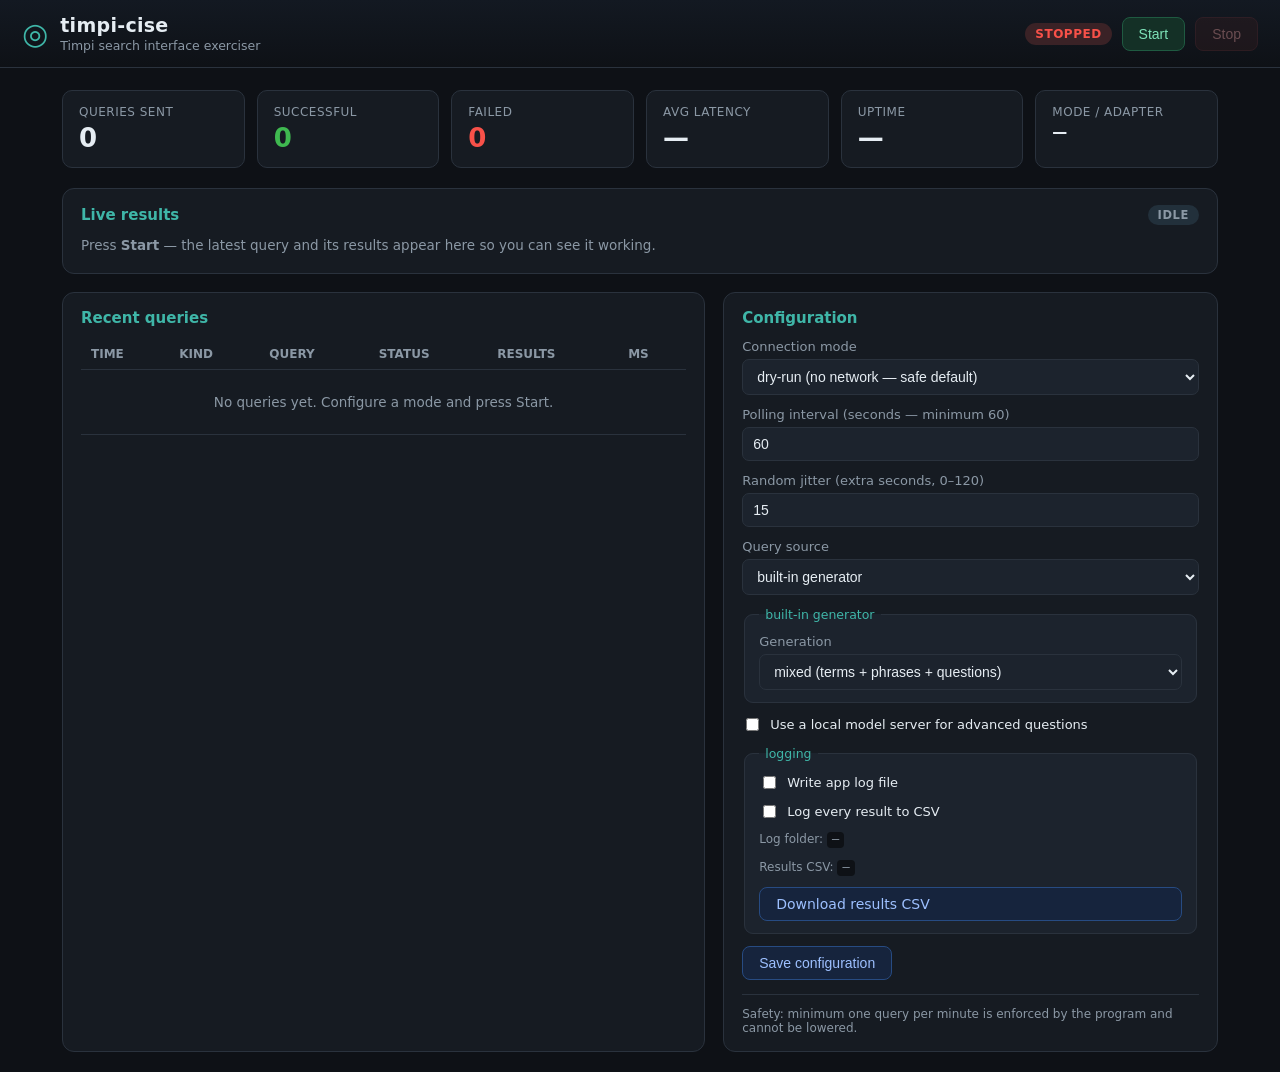
==== internal/server/web/index.html @ 3f218729 "Add miniature live-results display, honest endpoint feedback, best default Endpoint discovery: timpi" ====
<!doctype html>
<html lang="en">
<head>
  <meta charset="utf-8" />
  <meta name="viewport" content="width=device-width, initial-scale=1" />
  <title>timpi-cise — Timpi interface exerciser</title>
  <link rel="stylesheet" href="style.css" />
</head>
<body>
  <header class="topbar">
    <div class="brand">
      <span class="logo">◎</span>
      <div>
        <h1>timpi-cise</h1>
        <p class="tag">Timpi search interface exerciser</p>
      </div>
    </div>
    <div class="runstate">
      <span id="pill" class="pill pill-stopped">stopped</span>
      <button id="startBtn" class="btn btn-go">Start</button>
      <button id="stopBtn" class="btn btn-stop" disabled>Stop</button>
    </div>
  </header>

  <main>
    <section class="cards">
      <div class="card"><div class="k">Queries sent</div><div id="mSent" class="v">0</div></div>
      <div class="card"><div class="k">Successful</div><div id="mOK" class="v ok">0</div></div>
      <div class="card"><div class="k">Failed</div><div id="mFail" class="v bad">0</div></div>
      <div class="card"><div class="k">Avg latency</div><div id="mLat" class="v">—</div></div>
      <div class="card"><div class="k">Uptime</div><div id="mUp" class="v">—</div></div>
      <div class="card"><div class="k">Mode / adapter</div><div id="mMode" class="v small">—</div></div>
    </section>

    <section class="panel live" id="livePanel">
      <div class="livehead">
        <h2>Live results</h2>
        <span id="liveBeat" class="beat">idle</span>
      </div>
      <div id="liveBody" class="livebody">
        <p class="livehint">Press <strong>Start</strong> — the latest query and its results appear here so you can see it working.</p>
      </div>
    </section>

    <div class="grid">
      <section class="panel">
        <h2>Recent queries</h2>
        <div class="tablewrap">
          <table id="results">
            <thead>
              <tr><th>Time</th><th>Kind</th><th>Query</th><th>Status</th><th>Results</th><th>ms</th></tr>
            </thead>
            <tbody id="resultsBody">
              <tr class="empty"><td colspan="6">No queries yet. Configure a mode and press Start.</td></tr>
            </tbody>
          </table>
        </div>
      </section>

      <section class="panel">
        <h2>Configuration</h2>
        <form id="cfgForm" class="cfg">
          <label>Connection mode
            <select id="mode" name="mode">
              <option value="dry-run">dry-run (no network — safe default)</option>
              <option value="public-web">public-web (exercise timpi.com)</option>
              <option value="official-api">official-api (your Timpi key)</option>
            </select>
          </label>

          <label>Polling interval (seconds — minimum 60)
            <input id="poll" name="poll_seconds" type="number" min="60" step="5" value="60" />
          </label>

          <label>Random jitter (extra seconds, 0–120)
            <input id="jitter" name="jitter_seconds" type="number" min="0" max="120" step="5" value="15" />
          </label>

          <label>Query source
            <select id="source" name="source">
              <option value="builtin">built-in generator</option>
              <option value="csv">my CSV term list</option>
            </select>
          </label>

          <fieldset id="builtinBox" class="sub">
            <legend>built-in generator</legend>
            <label>Generation
              <select id="genMode" name="gen_mode">
                <option value="mixed">mixed (terms + phrases + questions)</option>
                <option value="terms">terms only</option>
                <option value="phrases">phrases only</option>
                <option value="questions">questions only</option>
              </select>
            </label>
          </fieldset>

          <fieldset id="csvBox" class="sub hidden">
            <legend>CSV term list</legend>
            <p class="hint">Upload a <code>.csv</code> or plain text file — one query per line.
              Optional second column sets the kind (terms/phrases/questions); otherwise it's inferred.</p>
            <label>Upload file
              <input id="csvFile" type="file" accept=".csv,.txt,text/csv,text/plain" />
            </label>
            <label class="check">
              <input id="shuffle" type="checkbox" /> Shuffle order
            </label>
            <p id="csvStatus" class="hint"></p>
          </fieldset>

          <label class="check">
            <input id="llmEnabled" type="checkbox" />
            Use a local model server for advanced questions
          </label>

          <fieldset id="llmBox" class="sub hidden">
            <legend>model server (local GPU or remote)</legend>
            <p class="hint">Works with Ollama or any OpenAI-compatible server
              (LM Studio, llama.cpp, Jan, LocalAI, vLLM, text-generation-webui).</p>
            <label>Provider
              <select id="llmProvider">
                <option value="ollama">Ollama (native)</option>
                <option value="openai">OpenAI-compatible</option>
              </select>
            </label>
            <label>Base URL
              <input id="llmBaseURL" type="text" placeholder="http://localhost:11434" />
            </label>
            <label>Model
              <input id="llmModel" type="text" placeholder="llama3.2" />
            </label>
            <label>API key <span id="llmKeyState" class="hint"></span>
              <input id="llmKey" type="password" placeholder="optional — most local servers ignore it" />
            </label>
            <div class="kinds">
              <span class="hint">Use the model for:</span>
              <label class="check"><input id="llmTerms" type="checkbox" /> short terms</label>
              <label class="check"><input id="llmPhrases" type="checkbox" /> long phrases</label>
              <label class="check"><input id="llmQuestions" type="checkbox" /> questions</label>
              <p class="hint">Unticked types use the built-in CPU generator. If the server is unreachable, all types fall back to CPU.</p>
            </div>
          </fieldset>

          <fieldset id="webBox" class="sub hidden">
            <legend>public-web endpoint</legend>
            <p class="hint">Capture this once from timpi.com → DevTools → Network → run a search →
              copy the request that returns results. Use <code>{query}</code> as a placeholder or set a query param.</p>
            <label>Endpoint URL
              <input id="webEndpoint" type="text" placeholder="https://…/search?q={query}" />
            </label>
            <label>Method
              <select id="webMethod"><option>GET</option><option>POST</option></select>
            </label>
            <label>Query param (if no {query})
              <input id="webParam" type="text" placeholder="q" />
            </label>
            <label>Results JSON path (optional)
              <input id="webItems" type="text" placeholder="data.results" />
            </label>
          </fieldset>

          <fieldset id="apiBox" class="sub hidden">
            <legend>official Data API</legend>
            <label>Endpoint URL
              <input id="apiEndpoint" type="text" placeholder="https://api.timpi…/search?q={query}" />
            </label>
            <label>Method
              <select id="apiMethod"><option>GET</option><option>POST</option></select>
            </label>
            <label>Query param (if no {query})
              <input id="apiParam" type="text" placeholder="q" />
            </label>
            <label>API key <span id="keyState" class="hint"></span>
              <input id="apiKey" type="password" placeholder="leave blank to keep current" />
            </label>
            <label>Results JSON path (optional)
              <input id="apiItems" type="text" placeholder="data.results" />
            </label>
          </fieldset>

          <fieldset class="sub">
            <legend>logging</legend>
            <label class="check"><input id="appLog" type="checkbox" /> Write app log file</label>
            <label class="check"><input id="csvResults" type="checkbox" /> Log every result to CSV</label>
            <p class="hint">Log folder: <code id="logDir">—</code></p>
            <p class="hint">Results CSV: <code id="csvPath">—</code></p>
            <a id="dlCsv" class="btn btn-save" href="/api/results.csv" download>Download results CSV</a>
          </fieldset>

          <div class="cfgactions">
            <button type="submit" class="btn btn-save">Save configuration</button>
            <span id="cfgMsg" class="msg"></span>
          </div>
        </form>
        <p class="foot">Safety: minimum one query per minute is enforced by the program and cannot be lowered.</p>
      </section>
    </div>
  </main>
  <script src="app.js"></script>
</body>
</html>
---- internal/server/web/style.css ----
:root {
  --bg: #0e1116;
  --panel: #161b22;
  --panel2: #1c232d;
  --line: #2a323d;
  --text: #e6edf3;
  --muted: #8b98a5;
  --accent: #3fb6a8;
  --accent2: #4f8cff;
  --ok: #3fb950;
  --bad: #f85149;
  --warn: #d29922;
}

* { box-sizing: border-box; }

body {
  margin: 0;
  font-family: system-ui, -apple-system, "Segoe UI", Roboto, sans-serif;
  background: var(--bg);
  color: var(--text);
  font-size: 15px;
}

.topbar {
  display: flex;
  justify-content: space-between;
  align-items: center;
  padding: 14px 22px;
  border-bottom: 1px solid var(--line);
  background: linear-gradient(180deg, #131922, #0e1116);
  position: sticky;
  top: 0;
  z-index: 5;
}

.brand { display: flex; align-items: center; gap: 12px; }
.logo {
  font-size: 30px;
  color: var(--accent);
  line-height: 1;
}
.brand h1 { margin: 0; font-size: 19px; letter-spacing: .3px; }
.tag { margin: 2px 0 0; color: var(--muted); font-size: 12.5px; }

.runstate { display: flex; align-items: center; gap: 10px; }

.pill {
  font-size: 12px;
  padding: 4px 10px;
  border-radius: 999px;
  font-weight: 600;
  text-transform: uppercase;
  letter-spacing: .5px;
}
.pill-stopped { background: #3a2226; color: var(--bad); }
.pill-running { background: #14351f; color: var(--ok); }

.btn {
  border: 1px solid var(--line);
  background: var(--panel2);
  color: var(--text);
  padding: 8px 16px;
  border-radius: 8px;
  cursor: pointer;
  font-size: 14px;
  transition: .15s;
}
.btn:hover:not(:disabled) { border-color: var(--accent); }
.btn:disabled { opacity: .4; cursor: not-allowed; }
.btn-go { background: #143026; border-color: #1f5a41; color: #7ee2b8; }
.btn-stop { background: #331d20; border-color: #5a2a2f; color: #f0a0a0; }
.btn-save { background: #16243d; border-color: #274b82; color: #9dc0ff; }
a.btn { display: inline-block; text-decoration: none; }
input[type="file"] { padding: 6px; font-size: 13px; }
.kinds { display: flex; flex-wrap: wrap; align-items: center; gap: 12px; }
.kinds .hint { width: 100%; margin: 0; }
.kinds .check { color: var(--text); }

main { padding: 22px; max-width: 1200px; margin: 0 auto; }

.cards {
  display: grid;
  grid-template-columns: repeat(auto-fit, minmax(150px, 1fr));
  gap: 12px;
  margin-bottom: 20px;
}
.card {
  background: var(--panel);
  border: 1px solid var(--line);
  border-radius: 10px;
  padding: 14px 16px;
}
.card .k { color: var(--muted); font-size: 12px; text-transform: uppercase; letter-spacing: .5px; }
.card .v { font-size: 26px; font-weight: 700; margin-top: 4px; }
.card .v.small { font-size: 15px; font-weight: 600; }
.v.ok { color: var(--ok); }
.v.bad { color: var(--bad); }

.grid {
  display: grid;
  grid-template-columns: 1.3fr 1fr;
  gap: 18px;
}
@media (max-width: 900px) { .grid { grid-template-columns: 1fr; } }

.panel {
  background: var(--panel);
  border: 1px solid var(--line);
  border-radius: 12px;
  padding: 16px 18px;
}
.panel h2 { margin: 0 0 12px; font-size: 15px; color: var(--accent); }

/* Live results panel */
.live { margin-bottom: 18px; }
.livehead { display: flex; align-items: center; justify-content: space-between; }
.livehead h2 { margin: 0; }
.beat {
  font-size: 11.5px; font-weight: 700; text-transform: uppercase; letter-spacing: .6px;
  padding: 3px 10px; border-radius: 999px; background: #22303b; color: var(--muted);
}
.beat-on { background: #14351f; color: var(--ok); animation: pulse 1.6s ease-in-out infinite; }
@keyframes pulse { 0%,100% { opacity: 1; } 50% { opacity: .45; } }
.livebody { margin-top: 12px; }
.livehint { color: var(--muted); font-size: 13.5px; margin: 4px 0; }
.liveq { display: flex; align-items: center; gap: 10px; flex-wrap: wrap; }
.liveq-text { font-size: 16px; font-weight: 600; }
.liveq-meta { color: var(--muted); font-size: 12.5px; margin-left: auto; }
.dot { width: 9px; height: 9px; border-radius: 50%; display: inline-block; }
.dot.ok { background: var(--ok); box-shadow: 0 0 8px var(--ok); }
.dot.bad { background: var(--bad); box-shadow: 0 0 8px var(--bad); }
.livenote {
  margin-top: 10px; padding: 8px 12px; border-radius: 8px;
  background: #3a3320; color: var(--warn); font-size: 13px; border: 1px solid #5a4d24;
}
.minis {
  margin-top: 12px; display: grid;
  grid-template-columns: repeat(auto-fill, minmax(220px, 1fr)); gap: 10px;
}
.mini {
  background: var(--panel2); border: 1px solid var(--line);
  border-radius: 9px; padding: 10px 12px; overflow: hidden;
}
.mini-title {
  font-size: 13.5px; font-weight: 600; color: var(--text);
  white-space: nowrap; overflow: hidden; text-overflow: ellipsis;
}
.mini-url { font-size: 11.5px; color: var(--accent); margin-top: 3px; }
.mini-snip {
  font-size: 12px; color: var(--muted); margin-top: 5px; line-height: 1.35;
  display: -webkit-box; -webkit-line-clamp: 3; -webkit-box-orient: vertical; overflow: hidden;
}

.tablewrap { overflow-x: auto; }
table { width: 100%; border-collapse: collapse; font-size: 13.5px; }
th, td { text-align: left; padding: 8px 10px; border-bottom: 1px solid var(--line); }
th { color: var(--muted); font-weight: 600; font-size: 12px; text-transform: uppercase; }
td.q { max-width: 320px; overflow: hidden; text-overflow: ellipsis; white-space: nowrap; }
.badge { padding: 2px 8px; border-radius: 6px; font-size: 11.5px; font-weight: 600; }
.badge.terms { background: #1d3040; color: #7ec8ff; }
.badge.phrases { background: #2a2440; color: #b6a4ff; }
.badge.questions { background: #103028; color: #7ee2b8; }
.st-ok { color: var(--ok); }
.st-bad { color: var(--bad); }
tr.empty td { color: var(--muted); text-align: center; padding: 24px; }

.cfg { display: flex; flex-direction: column; gap: 12px; }
.cfg label { display: flex; flex-direction: column; gap: 5px; font-size: 13px; color: var(--muted); }
.cfg label.check { flex-direction: row; align-items: center; gap: 8px; color: var(--text); }
.cfg input, .cfg select {
  background: var(--panel2);
  border: 1px solid var(--line);
  color: var(--text);
  padding: 8px 10px;
  border-radius: 7px;
  font-size: 14px;
}
.cfg input:focus, .cfg select:focus { outline: none; border-color: var(--accent2); }
.sub {
  border: 1px solid var(--line);
  border-radius: 9px;
  padding: 12px 14px;
  display: flex;
  flex-direction: column;
  gap: 10px;
  background: var(--panel2);
}
.sub legend { color: var(--accent); font-size: 12.5px; padding: 0 6px; }
.hint { color: var(--muted); font-size: 12px; margin: 0; line-height: 1.4; }
.hint code { background: #0e1116; padding: 1px 5px; border-radius: 4px; }
.hidden { display: none; }
.cfgactions { display: flex; align-items: center; gap: 12px; }
.msg { font-size: 13px; }
.msg.ok { color: var(--ok); }
.msg.err { color: var(--bad); }
.foot { color: var(--muted); font-size: 12px; margin: 14px 0 0; border-top: 1px solid var(--line); padding-top: 12px; }
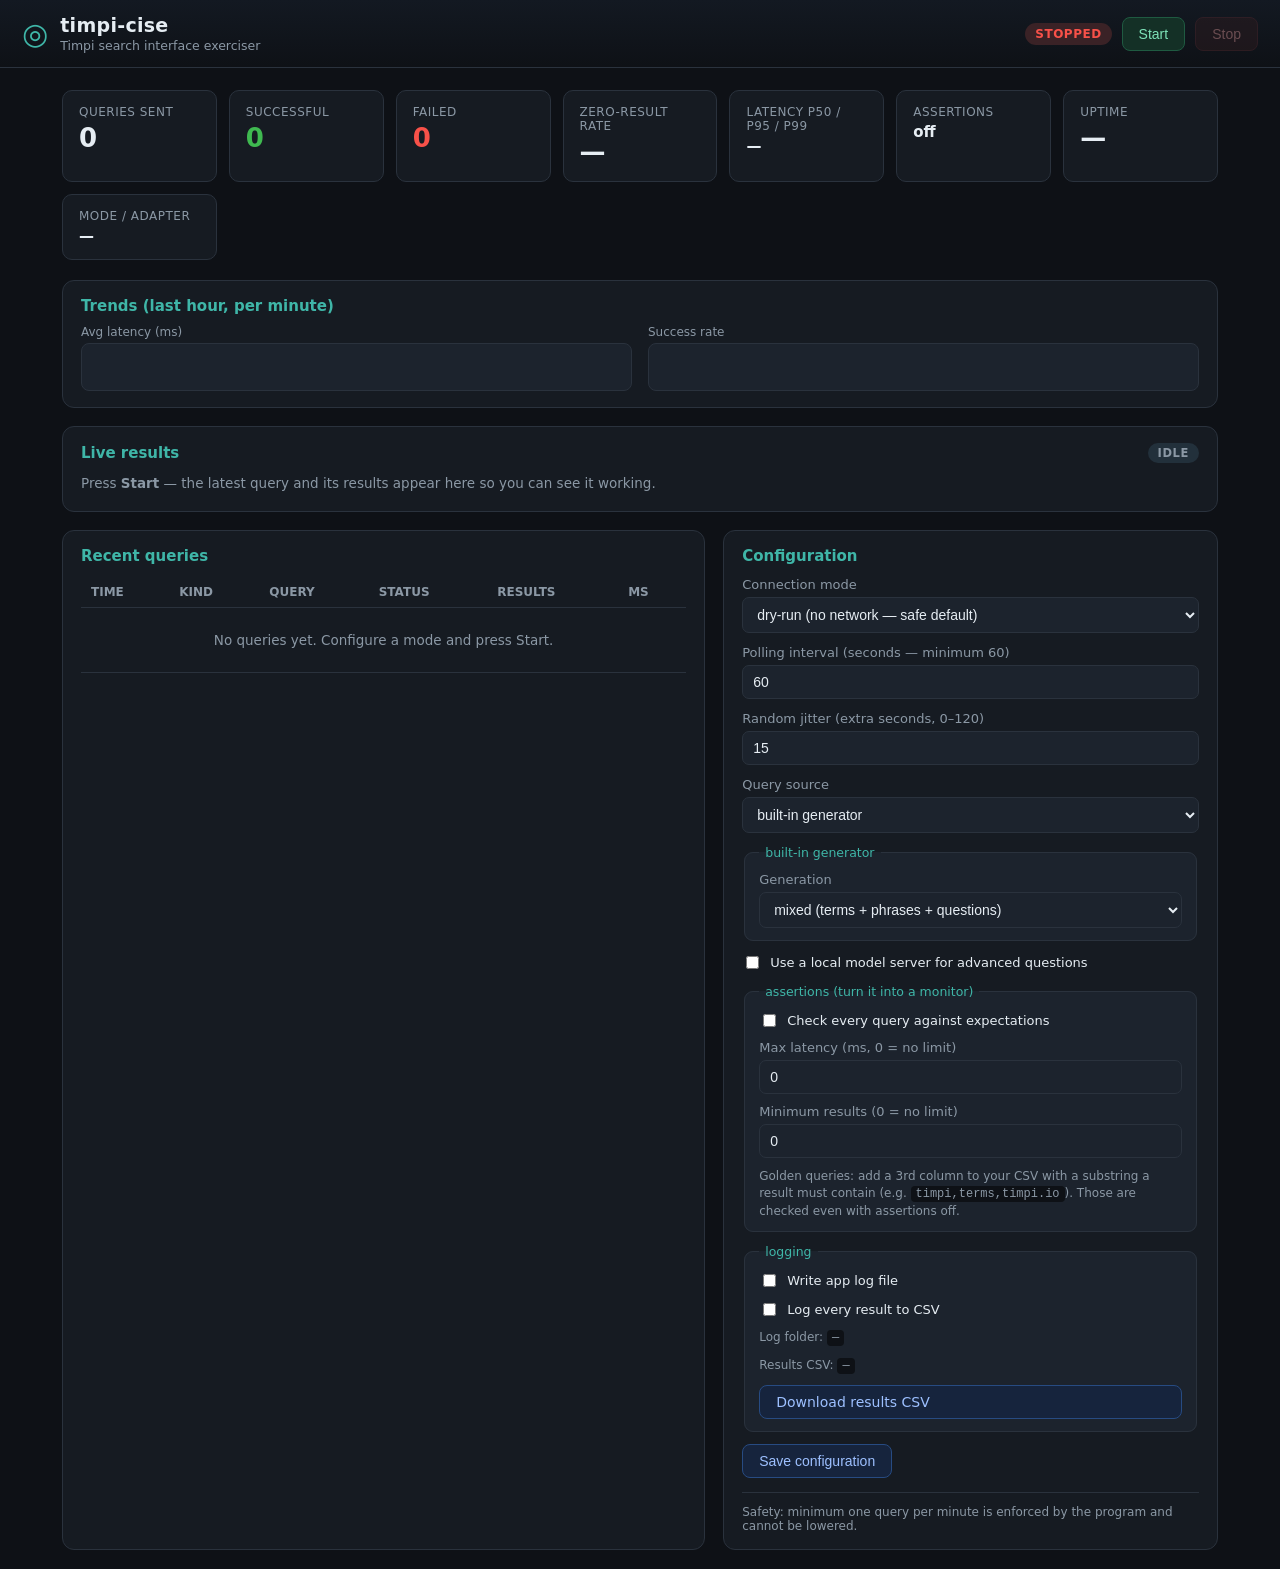
==== commit 861796e0: "Add monitoring, assertions, security hardening, and ops endpoints From an expert web-app/search revi" ====
--- a/internal/server/web/index.html
+++ b/internal/server/web/index.html
@@ -27,9 +27,25 @@
       <div class="card"><div class="k">Queries sent</div><div id="mSent" class="v">0</div></div>
       <div class="card"><div class="k">Successful</div><div id="mOK" class="v ok">0</div></div>
       <div class="card"><div class="k">Failed</div><div id="mFail" class="v bad">0</div></div>
-      <div class="card"><div class="k">Avg latency</div><div id="mLat" class="v">—</div></div>
+      <div class="card"><div class="k">Zero-result rate</div><div id="mZero" class="v">—</div></div>
+      <div class="card"><div class="k">Latency p50 / p95 / p99</div><div id="mPct" class="v small">—</div></div>
+      <div class="card"><div class="k">Assertions</div><div id="mAssert" class="v small">off</div></div>
       <div class="card"><div class="k">Uptime</div><div id="mUp" class="v">—</div></div>
       <div class="card"><div class="k">Mode / adapter</div><div id="mMode" class="v small">—</div></div>
+    </section>
+
+    <section class="panel trends">
+      <h2>Trends (last hour, per minute)</h2>
+      <div class="sparks">
+        <div class="spark">
+          <div class="spark-h"><span>Avg latency (ms)</span><span id="sparkLatMax" class="spark-max"></span></div>
+          <svg id="sparkLat" viewBox="0 0 300 48" preserveAspectRatio="none"></svg>
+        </div>
+        <div class="spark">
+          <div class="spark-h"><span>Success rate</span><span id="sparkOkMax" class="spark-max"></span></div>
+          <svg id="sparkOk" viewBox="0 0 300 48" preserveAspectRatio="none"></svg>
+        </div>
+      </div>
     </section>
 
     <section class="panel live" id="livePanel">
@@ -179,6 +195,19 @@
           </fieldset>
 
           <fieldset class="sub">
+            <legend>assertions (turn it into a monitor)</legend>
+            <label class="check"><input id="assertEnabled" type="checkbox" /> Check every query against expectations</label>
+            <label>Max latency (ms, 0 = no limit)
+              <input id="assertLatency" type="number" min="0" step="50" value="0" />
+            </label>
+            <label>Minimum results (0 = no limit)
+              <input id="assertMinResults" type="number" min="0" step="1" value="0" />
+            </label>
+            <p class="hint">Golden queries: add a 3rd column to your CSV with a substring a result must contain
+              (e.g. <code>timpi,terms,timpi.io</code>). Those are checked even with assertions off.</p>
+          </fieldset>
+
+          <fieldset class="sub">
             <legend>logging</legend>
             <label class="check"><input id="appLog" type="checkbox" /> Write app log file</label>
             <label class="check"><input id="csvResults" type="checkbox" /> Log every result to CSV</label>
--- a/internal/server/web/style.css
+++ b/internal/server/web/style.css
@@ -112,6 +112,22 @@
 }
 .panel h2 { margin: 0 0 12px; font-size: 15px; color: var(--accent); }
 
+/* Trends sparklines */
+.trends { margin-bottom: 18px; }
+.trends h2 { margin: 0 0 10px; font-size: 15px; color: var(--accent); }
+.sparks { display: grid; grid-template-columns: 1fr 1fr; gap: 16px; }
+@media (max-width: 700px) { .sparks { grid-template-columns: 1fr; } }
+.spark-h { display: flex; justify-content: space-between; font-size: 12px; color: var(--muted); margin-bottom: 4px; }
+.spark-max { color: var(--text); }
+.spark svg { width: 100%; height: 48px; display: block; background: var(--panel2); border: 1px solid var(--line); border-radius: 8px; }
+
+/* Assertion chips */
+.chip { font-size: 10px; font-weight: 700; padding: 1px 6px; border-radius: 5px; letter-spacing: .4px; }
+.chip-pass { background: #14351f; color: var(--ok); }
+.chip-fail { background: #3a2226; color: var(--bad); }
+.v .ok { color: var(--ok); }
+.v .bad { color: var(--bad); }
+
 /* Live results panel */
 .live { margin-bottom: 18px; }
 .livehead { display: flex; align-items: center; justify-content: space-between; }
@@ -127,9 +143,12 @@
 .liveq { display: flex; align-items: center; gap: 10px; flex-wrap: wrap; }
 .liveq-text { font-size: 16px; font-weight: 600; }
 .liveq-meta { color: var(--muted); font-size: 12.5px; margin-left: auto; }
-.dot { width: 9px; height: 9px; border-radius: 50%; display: inline-block; }
-.dot.ok { background: var(--ok); box-shadow: 0 0 8px var(--ok); }
-.dot.bad { background: var(--bad); box-shadow: 0 0 8px var(--bad); }
+.dot {
+  display: inline-flex; align-items: center; justify-content: center;
+  width: 20px; height: 20px; border-radius: 50%; font-size: 12px; font-weight: 700;
+}
+.dot.ok { background: #14351f; color: var(--ok); }
+.dot.bad { background: #3a2226; color: var(--bad); }
 .livenote {
   margin-top: 10px; padding: 8px 12px; border-radius: 8px;
   background: #3a3320; color: var(--warn); font-size: 13px; border: 1px solid #5a4d24;
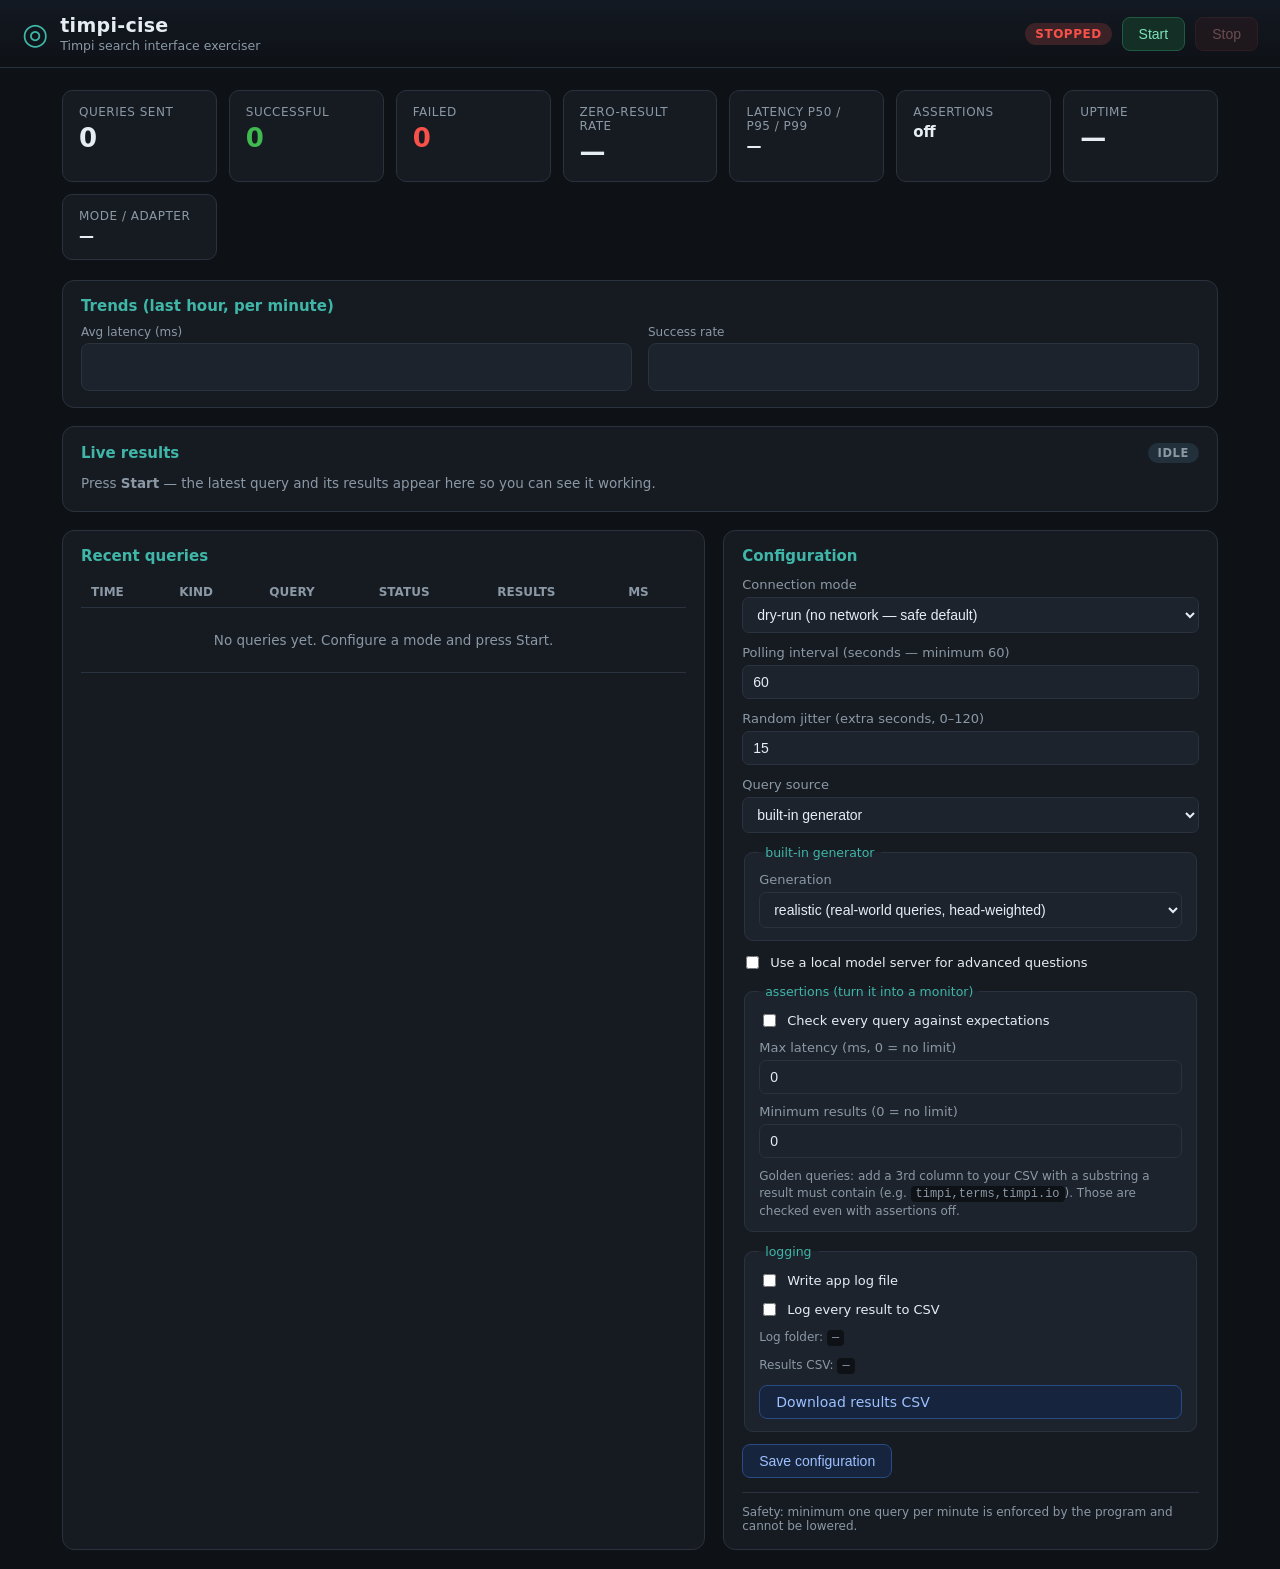
==== commit abd0396c: "Add realistic query corpus; fix rotation data-loss and CSRF-guard bypass Realistic generation: - New" ====
--- a/internal/server/web/index.html
+++ b/internal/server/web/index.html
@@ -79,7 +79,8 @@
           <label>Connection mode
             <select id="mode" name="mode">
               <option value="dry-run">dry-run (no network — safe default)</option>
-              <option value="public-web">public-web (exercise timpi.com)</option>
+              <option value="browser">browser (drive the real timpi.com UI)</option>
+              <option value="public-web">public-web (a REST search endpoint)</option>
               <option value="official-api">official-api (your Timpi key)</option>
             </select>
           </label>
@@ -103,6 +104,7 @@
             <legend>built-in generator</legend>
             <label>Generation
               <select id="genMode" name="gen_mode">
+                <option value="realistic">realistic (real-world queries, head-weighted)</option>
                 <option value="mixed">mixed (terms + phrases + questions)</option>
                 <option value="terms">terms only</option>
                 <option value="phrases">phrases only</option>
@@ -172,6 +174,34 @@
             </label>
             <label>Results JSON path (optional)
               <input id="webItems" type="text" placeholder="data.results" />
+            </label>
+          </fieldset>
+
+          <fieldset id="browserBox" class="sub hidden">
+            <legend>browser (real UI)</legend>
+            <p class="hint">Drives an installed Chrome/Edge/Chromium and scrapes the rendered results.
+              This is the faithful way to exercise timpi.com (a Blazor app with no REST API). Requires a browser installed.</p>
+            <label>Results URL (<code>{query}</code> = search term)
+              <input id="brURL" type="text" placeholder="https://timpi.com/search?q={query}" />
+            </label>
+            <label class="check"><input id="brHeadless" type="checkbox" /> Headless (no visible window)</label>
+            <label>Result item selector
+              <input id="brItem" type="text" placeholder=".all-item-content" />
+            </label>
+            <label>Title selector
+              <input id="brTitle" type="text" placeholder="a.title" />
+            </label>
+            <label>Snippet selector
+              <input id="brSnippet" type="text" placeholder=".description" />
+            </label>
+            <label>Cookie-consent accept selector (optional)
+              <input id="brConsent" type="text" placeholder=".iubenda-cs-accept-btn" />
+            </label>
+            <label>Timeout (seconds)
+              <input id="brTimeout" type="number" min="5" max="120" step="5" value="30" />
+            </label>
+            <label>Chrome/Edge path (optional — auto-detected)
+              <input id="brChrome" type="text" placeholder="leave blank to auto-detect" />
             </label>
           </fieldset>
 
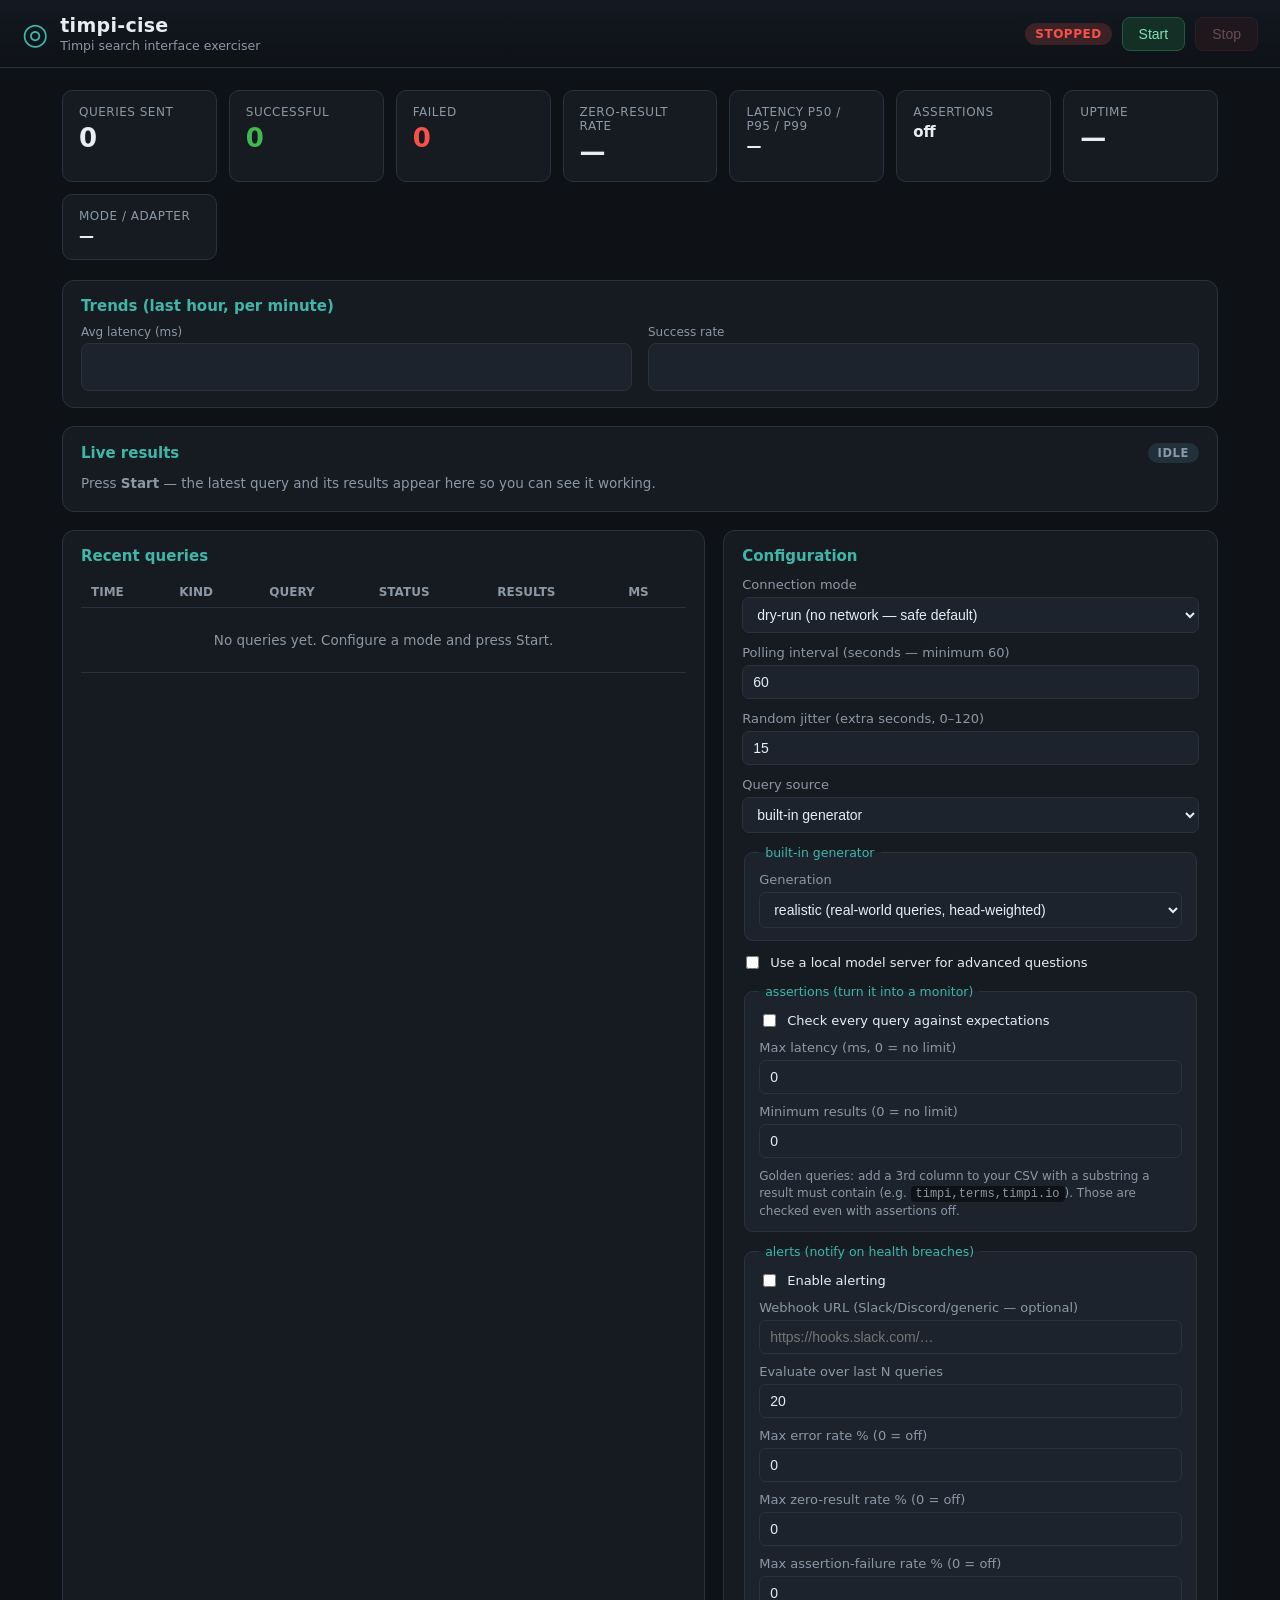
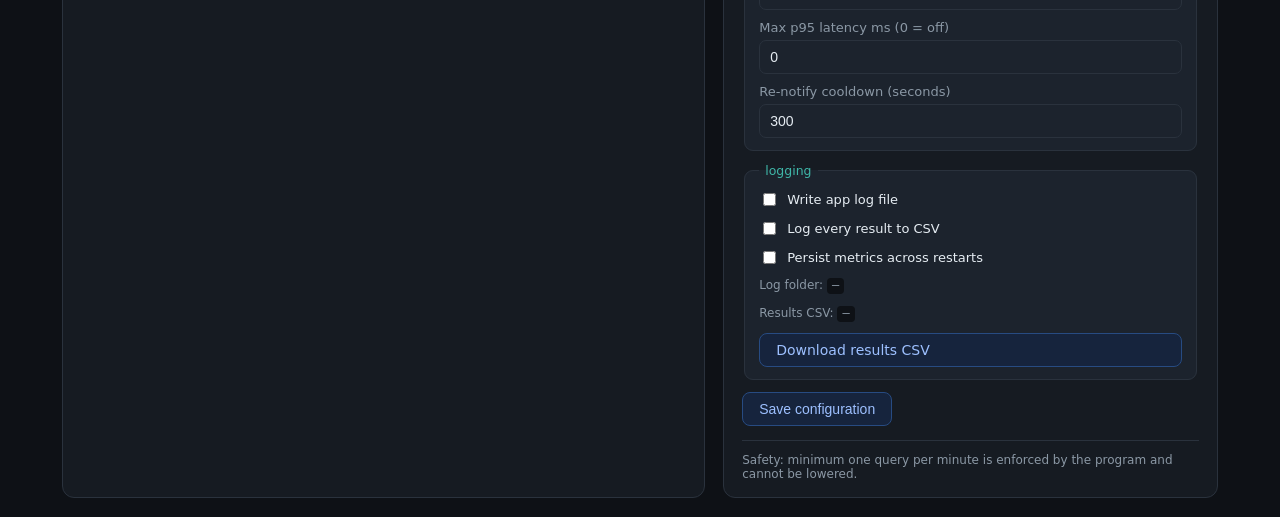
==== commit a671d866: "Add metric persistence and threshold-based alerting with webhooks Persistence: - Metrics (counters, " ====
--- a/internal/server/web/index.html
+++ b/internal/server/web/index.html
@@ -23,6 +23,8 @@
   </header>
 
   <main>
+    <div id="alertBanner" class="alertbanner hidden" role="alert" aria-live="assertive"></div>
+
     <section class="cards">
       <div class="card"><div class="k">Queries sent</div><div id="mSent" class="v">0</div></div>
       <div class="card"><div class="k">Successful</div><div id="mOK" class="v ok">0</div></div>
@@ -238,9 +240,36 @@
           </fieldset>
 
           <fieldset class="sub">
+            <legend>alerts (notify on health breaches)</legend>
+            <label class="check"><input id="alertEnabled" type="checkbox" /> Enable alerting</label>
+            <label>Webhook URL (Slack/Discord/generic — optional)
+              <input id="alertWebhook" type="text" placeholder="https://hooks.slack.com/…" />
+            </label>
+            <label>Evaluate over last N queries
+              <input id="alertWindow" type="number" min="5" max="50" step="1" value="20" />
+            </label>
+            <label>Max error rate % (0 = off)
+              <input id="alertErr" type="number" min="0" max="100" step="5" value="0" />
+            </label>
+            <label>Max zero-result rate % (0 = off)
+              <input id="alertZero" type="number" min="0" max="100" step="5" value="0" />
+            </label>
+            <label>Max assertion-failure rate % (0 = off)
+              <input id="alertAssert" type="number" min="0" max="100" step="5" value="0" />
+            </label>
+            <label>Max p95 latency ms (0 = off)
+              <input id="alertP95" type="number" min="0" step="100" value="0" />
+            </label>
+            <label>Re-notify cooldown (seconds)
+              <input id="alertCooldown" type="number" min="30" step="30" value="300" />
+            </label>
+          </fieldset>
+
+          <fieldset class="sub">
             <legend>logging</legend>
             <label class="check"><input id="appLog" type="checkbox" /> Write app log file</label>
             <label class="check"><input id="csvResults" type="checkbox" /> Log every result to CSV</label>
+            <label class="check"><input id="persistMetrics" type="checkbox" /> Persist metrics across restarts</label>
             <p class="hint">Log folder: <code id="logDir">—</code></p>
             <p class="hint">Results CSV: <code id="csvPath">—</code></p>
             <a id="dlCsv" class="btn btn-save" href="/api/results.csv" download>Download results CSV</a>
--- a/internal/server/web/style.css
+++ b/internal/server/web/style.css
@@ -112,6 +112,13 @@
 }
 .panel h2 { margin: 0 0 12px; font-size: 15px; color: var(--accent); }
 
+/* Alert banner */
+.alertbanner {
+  background: #3a1d22; border: 1px solid #7a2f38; color: #ffb3ba;
+  border-radius: 10px; padding: 12px 16px; margin-bottom: 16px; font-size: 14px;
+}
+.alertbanner strong { color: #ff6b78; }
+
 /* Trends sparklines */
 .trends { margin-bottom: 18px; }
 .trends h2 { margin: 0 0 10px; font-size: 15px; color: var(--accent); }
